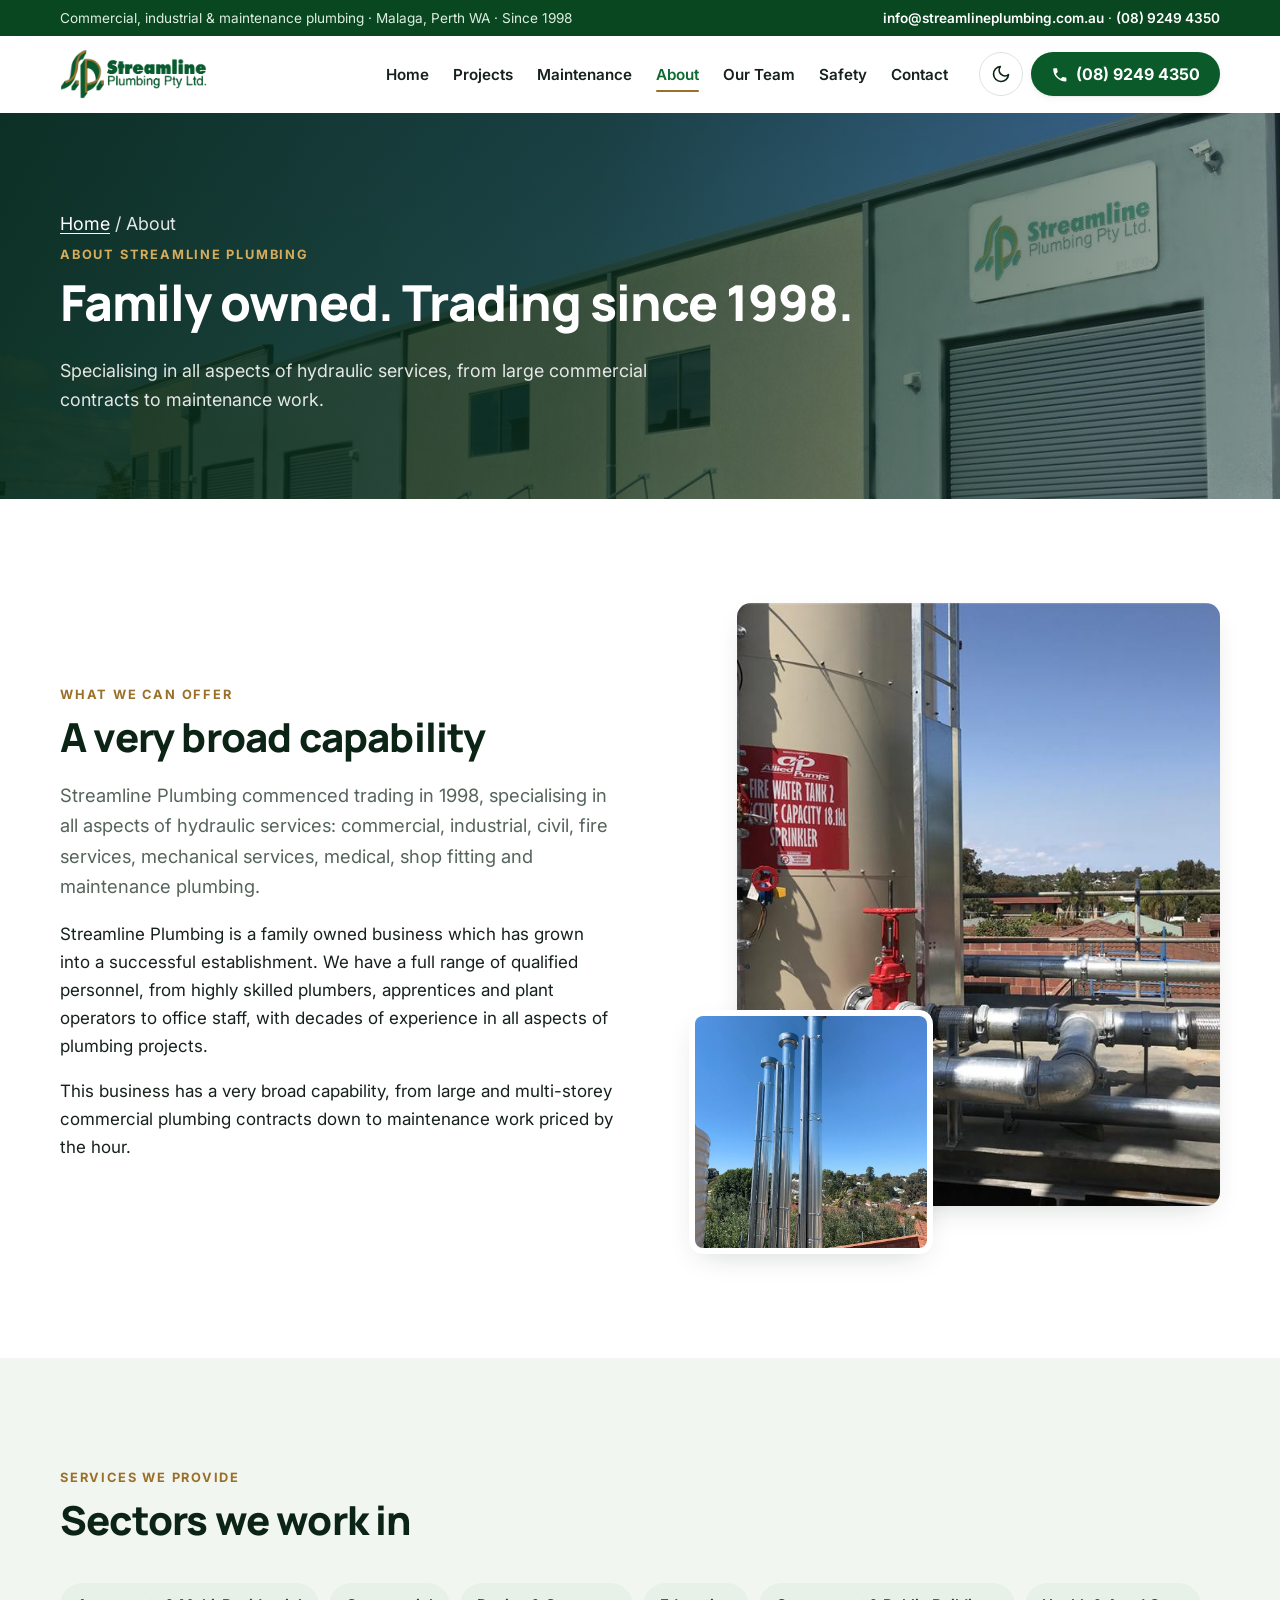
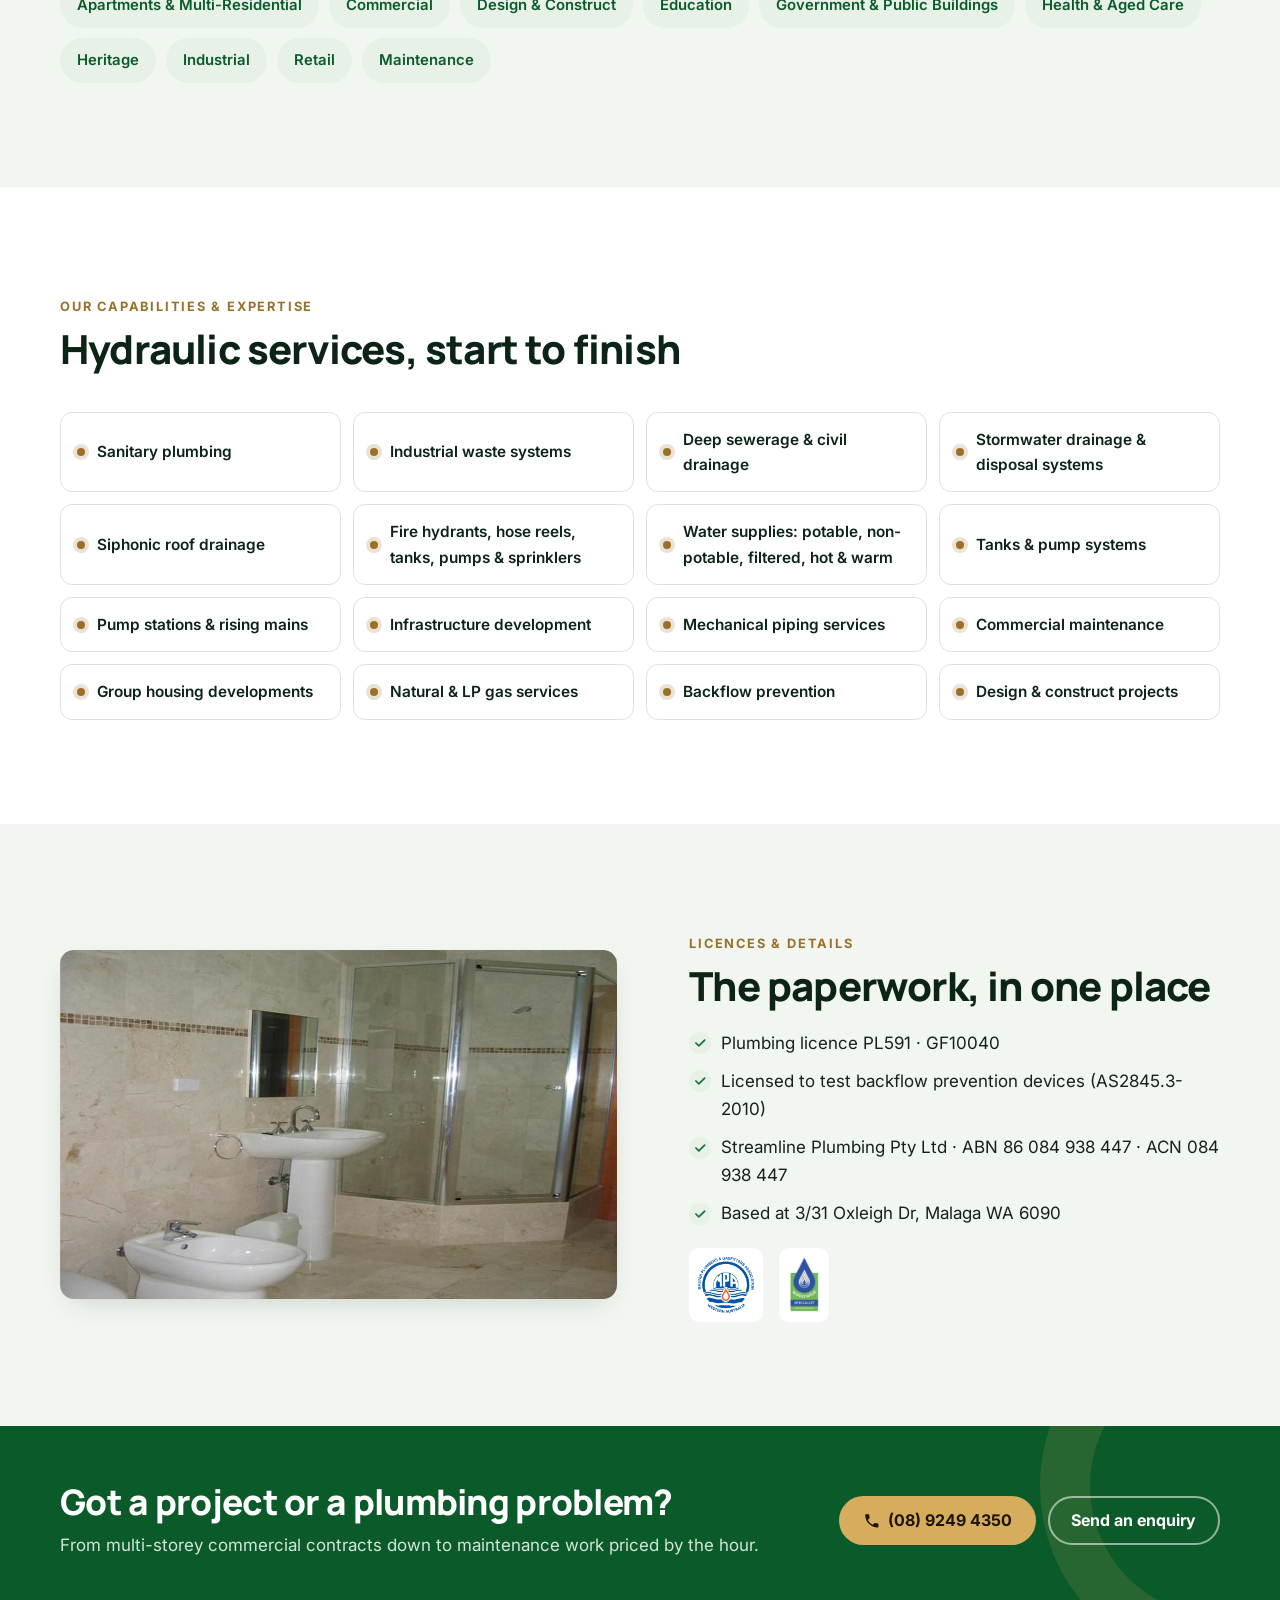
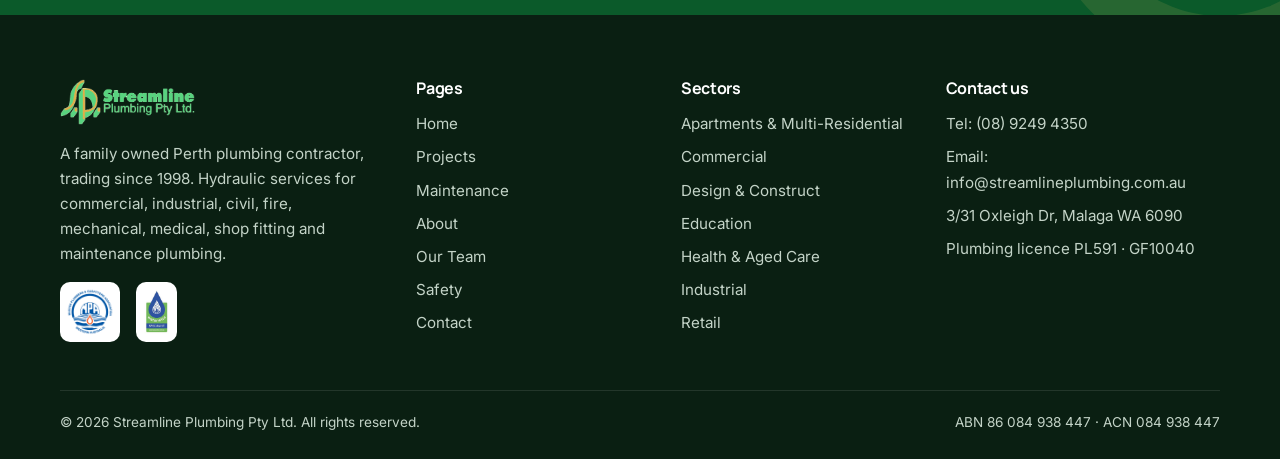
==== about.html @ 3150d374 "Initial commit: streamline-plumbing site" ====
<!DOCTYPE html>
<html lang="en-AU">
<head>
  <meta charset="utf-8">
  <meta name="viewport" content="width=device-width, initial-scale=1">
  <title>About Us | Streamline Plumbing Malaga, Perth WA</title>
  <meta name="description" content="Streamline Plumbing commenced trading in 1998. A family owned business specialising in all aspects of hydraulic services, from multi-storey commercial contracts to maintenance work.">
  <meta name="theme-color" content="#0b5a2a">
  <script>(function(d){d.className+=' js';var t;try{t=localStorage.getItem('sp-theme')}catch(e){}if(t!=='light'&&t!=='dark'){t=window.matchMedia&&matchMedia('(prefers-color-scheme: dark)').matches?'dark':'light'}d.setAttribute('data-theme',t)})(document.documentElement);</script>
  <link rel="icon" href="images/logo.png">
  <link rel="preconnect" href="https://fonts.googleapis.com">
  <link rel="preconnect" href="https://fonts.gstatic.com" crossorigin>
  <link href="https://fonts.googleapis.com/css2?family=Inter:wght@400;600;700&family=Manrope:wght@700;800&display=swap" rel="stylesheet">
  <link rel="stylesheet" href="css/style.css">
</head>
<body>
<a class="skip" href="#main">Skip to content</a>

<div class="topbar">
  <div class="container">
    <span>Commercial, industrial &amp; maintenance plumbing<span class="t-hide"> &middot; Malaga, Perth WA &middot; Since 1998</span></span>
    <span class="t-hide"><a href="mailto:info@streamlineplumbing.com.au">info@streamlineplumbing.com.au</a> &middot; <a href="tel:+61892494350">(08) 9249 4350</a></span>
  </div>
</div>

<header class="site-header">
  <div class="container">
    <a class="brand" href="index.html" aria-label="Streamline Plumbing home">
      <img class="logo-light" src="images/logo.png" alt="Streamline Plumbing Pty Ltd" width="724" height="246">
      <img class="logo-dark" src="images/logo-dark.png" alt="Streamline Plumbing Pty Ltd" width="724" height="246">
    </a>
    <nav class="nav" id="site-nav" aria-label="Main">
      <a href="index.html">Home</a>
      <a href="projects.html">Projects</a>
      <a href="maintenance.html">Maintenance</a>
      <a href="about.html" aria-current="page">About</a>
      <a href="team.html">Our Team</a>
      <a href="safety.html">Safety</a>
      <a href="contact.html">Contact</a>
    </nav>
    <div class="header-actions">
      <button class="theme-toggle" type="button" aria-label="Switch to dark mode" aria-pressed="false">
        <svg class="i-moon" viewBox="0 0 24 24" fill="none" stroke="currentColor" stroke-width="2" stroke-linecap="round" stroke-linejoin="round" aria-hidden="true"><path d="M21 12.8A9 9 0 1 1 11.2 3a7 7 0 0 0 9.8 9.8z"/></svg>
        <svg class="i-sun" viewBox="0 0 24 24" fill="none" stroke="currentColor" stroke-width="2" stroke-linecap="round" aria-hidden="true"><circle cx="12" cy="12" r="4"/><path d="M12 2v2M12 20v2M4.9 4.9l1.4 1.4M17.7 17.7l1.4 1.4M2 12h2M20 12h2M4.9 19.1l1.4-1.4M17.7 6.3l1.4-1.4"/></svg>
      </button>
      <a class="btn btn--primary call-btn" href="tel:+61892494350" aria-label="Call Streamline Plumbing on (08) 9249 4350">
        <svg viewBox="0 0 24 24" fill="currentColor" aria-hidden="true"><path d="M6.6 10.8a15.1 15.1 0 0 0 6.6 6.6l2.2-2.2a1 1 0 0 1 1-.25 11.4 11.4 0 0 0 3.6.57 1 1 0 0 1 1 1V20a1 1 0 0 1-1 1A17 17 0 0 1 3 4a1 1 0 0 1 1-1h3.5a1 1 0 0 1 1 1c0 1.25.2 2.45.57 3.57a1 1 0 0 1-.25 1z"/></svg>
        <span class="call-label">(08) 9249 4350</span><span class="call-short">Call</span>
      </a>
      <button class="menu-toggle" type="button" aria-controls="site-nav" aria-expanded="false" aria-label="Open menu"><span></span></button>
    </div>
  </div>
</header>

<main id="main">

<section class="page-hero">
  <div class="hero-bg"><img src="images/about-banner.jpg" alt="" width="1400" height="419" fetchpriority="high"></div>
  <div class="container">
    <p class="crumbs"><a href="index.html">Home</a> / About</p>
    <span class="eyebrow">About Streamline Plumbing</span>
    <h1>Family owned. Trading since 1998.</h1>
    <p>Specialising in all aspects of hydraulic services, from large commercial contracts to maintenance work.</p>
  </div>
</section>

<section class="section">
  <div class="container split">
    <div>
      <span class="eyebrow">What we can offer</span>
      <h2>A very broad capability</h2>
      <p class="lead">Streamline Plumbing commenced trading in 1998, specialising in all aspects of hydraulic services: commercial, industrial, civil, fire services, mechanical services, medical, shop fitting and maintenance plumbing.</p>
      <p>Streamline Plumbing is a family owned business which has grown into a successful establishment. We have a full range of qualified personnel, from highly skilled plumbers, apprentices and plant operators to office staff, with decades of experience in all aspects of plumbing projects.</p>
      <p>This business has a very broad capability, from large and multi-storey commercial plumbing contracts down to maintenance work priced by the hour.</p>
    </div>
    <div class="media-stack">
      <div class="media media--tall"><img src="images/fire-services-pipework.jpg" alt="Fire service pipework with red valves" width="1000" height="750" loading="lazy" decoding="async"></div>
      <div class="media media-small"><img src="images/flue-stacks.jpg" alt="Rooftop flue stacks" width="744" height="996" loading="lazy" decoding="async"></div>
    </div>
  </div>
</section>

<section class="section section--alt">
  <div class="container">
    <div class="section-head">
      <span class="eyebrow">Services we provide</span>
      <h2>Sectors we work in</h2>
    </div>
    <ul class="pills">
      <li><a href="projects.html#apartments">Apartments &amp; Multi-Residential</a></li>
      <li><a href="projects.html#commercial">Commercial</a></li>
      <li><a href="projects.html#design-construct">Design &amp; Construct</a></li>
      <li><a href="projects.html#education">Education</a></li>
      <li><a href="projects.html#government">Government &amp; Public Buildings</a></li>
      <li><a href="projects.html#health">Health &amp; Aged Care</a></li>
      <li><a href="projects.html#heritage">Heritage</a></li>
      <li><a href="projects.html#industrial">Industrial</a></li>
      <li><a href="projects.html#retail">Retail</a></li>
      <li><a href="maintenance.html">Maintenance</a></li>
    </ul>
  </div>
</section>

<section class="section">
  <div class="container">
    <div class="section-head">
      <span class="eyebrow">Our capabilities &amp; expertise</span>
      <h2>Hydraulic services, start to finish</h2>
    </div>
    <ul class="cap-grid">
      <li>Sanitary plumbing</li>
      <li>Industrial waste systems</li>
      <li>Deep sewerage &amp; civil drainage</li>
      <li>Stormwater drainage &amp; disposal systems</li>
      <li>Siphonic roof drainage</li>
      <li>Fire hydrants, hose reels, tanks, pumps &amp; sprinklers</li>
      <li>Water supplies: potable, non-potable, filtered, hot &amp; warm</li>
      <li>Tanks &amp; pump systems</li>
      <li>Pump stations &amp; rising mains</li>
      <li>Infrastructure development</li>
      <li>Mechanical piping services</li>
      <li>Commercial maintenance</li>
      <li>Group housing developments</li>
      <li>Natural &amp; LP gas services</li>
      <li>Backflow prevention</li>
      <li>Design &amp; construct projects</li>
    </ul>
  </div>
</section>

<section class="section section--alt">
  <div class="container split split--rev">
    <div>
      <span class="eyebrow">Licences &amp; details</span>
      <h2>The paperwork, in one place</h2>
      <ul class="checks">
        <li>Plumbing licence PL591 &middot; GF10040</li>
        <li>Licensed to test backflow prevention devices (AS2845.3-2010)</li>
        <li>Streamline Plumbing Pty Ltd &middot; ABN 86 084 938 447 &middot; ACN 084 938 447</li>
        <li>Based at 3/31 Oxleigh Dr, Malaga WA 6090</li>
      </ul>
      <div class="badges" style="margin-top:20px">
        <img src="images/mpa-badge.png" alt="Master Plumbers &amp; Gasfitters Association of Western Australia" width="220" height="220" loading="lazy" decoding="async">
        <img src="images/waterwise-specialist.jpg" alt="Waterwise Specialist" width="176" height="287" loading="lazy" decoding="async">
      </div>
    </div>
    <div class="media media--wide"><img src="images/ensuite.jpg" alt="Finished bathroom with a shower and basin" width="1000" height="750" loading="lazy" decoding="async"></div>
  </div>
</section>

<section class="cta-band">
  <div class="container">
    <div>
      <h2>Got a project or a plumbing problem?</h2>
      <p>From multi-storey commercial contracts down to maintenance work priced by the hour.</p>
    </div>
    <div class="cta-actions">
      <a class="btn btn--gold" href="tel:+61892494350"><svg viewBox="0 0 24 24" fill="currentColor" aria-hidden="true"><path d="M6.6 10.8a15.1 15.1 0 0 0 6.6 6.6l2.2-2.2a1 1 0 0 1 1-.25 11.4 11.4 0 0 0 3.6.57 1 1 0 0 1 1 1V20a1 1 0 0 1-1 1A17 17 0 0 1 3 4a1 1 0 0 1 1-1h3.5a1 1 0 0 1 1 1c0 1.25.2 2.45.57 3.57a1 1 0 0 1-.25 1z"/></svg> (08) 9249 4350</a>
      <a class="btn btn--ghost" href="contact.html">Send an enquiry</a>
    </div>
  </div>
</section>
</main>

<footer class="site-footer">
  <div class="container">
    <div class="footer-grid">
      <div>
        <img class="footer-logo" src="images/logo-dark.png" alt="Streamline Plumbing Pty Ltd" width="724" height="246" loading="lazy" decoding="async">
        <p>A family owned Perth plumbing contractor, trading since 1998. Hydraulic services for commercial, industrial, civil, fire, mechanical, medical, shop fitting and maintenance plumbing.</p>
        <div class="badges">
          <img src="images/mpa-badge.png" alt="Master Plumbers &amp; Gasfitters Association of Western Australia" width="220" height="220" loading="lazy" decoding="async">
          <img src="images/waterwise-specialist.jpg" alt="Waterwise Specialist" width="176" height="287" loading="lazy" decoding="async">
        </div>
      </div>
      <div>
        <h4>Pages</h4>
        <ul>
          <li><a href="index.html">Home</a></li>
          <li><a href="projects.html">Projects</a></li>
          <li><a href="maintenance.html">Maintenance</a></li>
          <li><a href="about.html">About</a></li>
          <li><a href="team.html">Our Team</a></li>
          <li><a href="safety.html">Safety</a></li>
          <li><a href="contact.html">Contact</a></li>
        </ul>
      </div>
      <div>
        <h4>Sectors</h4>
        <ul>
          <li><a href="projects.html#apartments">Apartments &amp; Multi-Residential</a></li>
          <li><a href="projects.html#commercial">Commercial</a></li>
          <li><a href="projects.html#design-construct">Design &amp; Construct</a></li>
          <li><a href="projects.html#education">Education</a></li>
          <li><a href="projects.html#health">Health &amp; Aged Care</a></li>
          <li><a href="projects.html#industrial">Industrial</a></li>
          <li><a href="projects.html#retail">Retail</a></li>
        </ul>
      </div>
      <div>
        <h4>Contact us</h4>
        <ul>
          <li>Tel: <a href="tel:+61892494350">(08) 9249 4350</a></li>
          <li>Email: <a href="mailto:info@streamlineplumbing.com.au">info@streamlineplumbing.com.au</a></li>
          <li>3/31 Oxleigh Dr, Malaga WA 6090</li>
          <li>Plumbing licence PL591 &middot; GF10040</li>
        </ul>
      </div>
    </div>
    <div class="footer-bottom">
      <span>&copy; <span id="year">2026</span> Streamline Plumbing Pty Ltd. All rights reserved.</span>
      <span>ABN 86 084 938 447 &middot; ACN 084 938 447</span>
    </div>
  </div>
</footer>

<div class="call-bar">
  <a class="btn btn--primary" href="tel:+61892494350"><svg viewBox="0 0 24 24" fill="currentColor" aria-hidden="true"><path d="M6.6 10.8a15.1 15.1 0 0 0 6.6 6.6l2.2-2.2a1 1 0 0 1 1-.25 11.4 11.4 0 0 0 3.6.57 1 1 0 0 1 1 1V20a1 1 0 0 1-1 1A17 17 0 0 1 3 4a1 1 0 0 1 1-1h3.5a1 1 0 0 1 1 1c0 1.25.2 2.45.57 3.57a1 1 0 0 1-.25 1z"/></svg> Call (08) 9249 4350</a>
</div>

<script src="js/main.js"></script>
</body>
</html>
---- css/style.css ----
/* Streamline Plumbing — rebuild mockup
   Brand: deep green + gold from the SP logo, refreshed. Every colour is a variable. */

:root {
  --green: #0b5a2a;
  --green-700: #08471f;
  --green-500: #13753a;
  --gold: #9a7029;
  --gold-soft: #d6ad5c;
  --bg: #ffffff;
  --bg-alt: #f2f6f1;
  --surface: #ffffff;
  --surface-2: #f7faf6;
  --text: #15211a;
  --heading: #0c2416;
  --muted: #55645b;
  --border: #dbe4dc;
  --link: #0e6a32;
  --accent: #0b5a2a;
  --accent-text: #ffffff;
  --accent-hover: #13753a;
  --gold-btn: #d6ad5c;
  --gold-btn-text: #1d1405;
  --chip: #e7f1e8;
  --chip-text: #0b5a2a;
  --header-bg: rgba(255, 255, 255, .86);
  --topbar-bg: #08471f;
  --topbar-text: #dfeee2;
  --hero-overlay: linear-gradient(100deg, rgba(5, 40, 20, .92) 0%, rgba(5, 40, 20, .78) 45%, rgba(5, 40, 20, .35) 100%);
  --band-bg: #0b5a2a;
  --band-text: #eaf5ec;
  --footer-bg: #0a1f12;
  --footer-text: #c3d3c7;
  --footer-head: #ffffff;
  --shadow-sm: 0 1px 2px rgba(10, 40, 20, .06), 0 2px 8px rgba(10, 40, 20, .05);
  --shadow: 0 10px 30px -12px rgba(10, 40, 20, .22);
  --shadow-lg: 0 24px 50px -20px rgba(10, 40, 20, .35);
  --focus: #d6ad5c;
  --radius: 14px;
  --ease: cubic-bezier(.2, .7, .2, 1);
  --fast: 180ms;
  --med: 320ms;
  color-scheme: light;
}

[data-theme="dark"] {
  --green: #2f9e5a;
  --green-700: #0b2d18;
  --green-500: #45b56f;
  --gold: #d6ad5c;
  --gold-soft: #e2bf78;
  --bg: #0c1410;
  --bg-alt: #111c15;
  --surface: #15221a;
  --surface-2: #192820;
  --text: #dfe9e2;
  --heading: #f2f7f3;
  --muted: #9fb2a5;
  --border: #263a2d;
  --link: #6fd096;
  --accent: #1d7a43;
  --accent-text: #ffffff;
  --accent-hover: #24904f;
  --gold-btn: #d6ad5c;
  --gold-btn-text: #1d1405;
  --chip: #1b3324;
  --chip-text: #8fdcac;
  --header-bg: rgba(12, 20, 16, .82);
  --topbar-bg: #07130b;
  --topbar-text: #a9c2b1;
  --hero-overlay: linear-gradient(100deg, rgba(4, 14, 8, .94) 0%, rgba(4, 14, 8, .82) 45%, rgba(4, 14, 8, .45) 100%);
  --band-bg: #10301d;
  --band-text: #dcefe2;
  --footer-bg: #070e0a;
  --footer-text: #9fb2a5;
  --footer-head: #eef5f0;
  --shadow-sm: 0 1px 2px rgba(0, 0, 0, .3);
  --shadow: 0 10px 30px -12px rgba(0, 0, 0, .6);
  --shadow-lg: 0 24px 50px -20px rgba(0, 0, 0, .75);
  color-scheme: dark;
}

/* ---------- Base ---------- */
*, *::before, *::after { box-sizing: border-box; }
html { scroll-behavior: smooth; -webkit-text-size-adjust: 100%; scroll-padding-top: 90px; }
body {
  margin: 0;
  font: 400 1.0625rem/1.65 "Inter", system-ui, -apple-system, "Segoe UI", Roboto, sans-serif;
  color: var(--text);
  background: var(--bg);
  overflow-x: hidden;
}
.theme-fade body, .theme-fade body * { transition: background-color var(--med) ease-out, color var(--med) ease-out, border-color var(--med) ease-out !important; }
img { max-width: 100%; height: auto; display: block; }
a { color: var(--link); text-underline-offset: 3px; }
h1, h2, h3, h4 { font-family: "Manrope", "Inter", system-ui, sans-serif; color: var(--heading); line-height: 1.15; margin: 0 0 .5em; letter-spacing: -.02em; }
h1 { font-size: clamp(2.1rem, 5.2vw, 3.6rem); font-weight: 800; }
h2 { font-size: clamp(1.7rem, 3.6vw, 2.5rem); font-weight: 800; }
h3 { font-size: 1.2rem; font-weight: 700; letter-spacing: -.01em; }
p { margin: 0 0 1em; }
ul { padding-left: 1.2em; }
:focus-visible { outline: 3px solid var(--focus); outline-offset: 3px; border-radius: 6px; }
.container { width: 100%; max-width: 1200px; margin: 0 auto; padding: 0 20px; }
.skip { position: absolute; left: 12px; top: -60px; z-index: 200; background: var(--accent); color: var(--accent-text); padding: 10px 16px; border-radius: 8px; transition: top var(--fast) ease-out; }
.skip:focus { top: 12px; }
.center { text-align: center; }
.center .lead { margin-left: auto; margin-right: auto; }
.eyebrow { display: inline-block; font-size: .8rem; font-weight: 700; letter-spacing: .14em; text-transform: uppercase; color: var(--gold); margin-bottom: .7em; }
.lead { font-size: 1.15rem; color: var(--muted); max-width: 680px; }
.muted { color: var(--muted); }

/* ---------- Buttons ---------- */
.btn {
  display: inline-flex; align-items: center; justify-content: center; gap: .5em;
  padding: .85em 1.35em; border-radius: 999px; border: 2px solid transparent;
  font: 700 1rem/1.1 "Inter", system-ui, sans-serif; text-decoration: none; cursor: pointer;
  transition: transform var(--fast) var(--ease), background-color var(--fast) ease-out, color var(--fast) ease-out, box-shadow var(--fast) ease-out, border-color var(--fast) ease-out;
}
.btn svg { width: 1.1em; height: 1.1em; flex: none; }
.btn:hover { transform: translateY(-2px); }
.btn:active { transform: translateY(0); }
.btn--primary { background: var(--accent); color: var(--accent-text); box-shadow: var(--shadow-sm); }
.btn--primary:hover { background: var(--accent-hover); box-shadow: var(--shadow); }
.btn--gold { background: var(--gold-btn); color: var(--gold-btn-text); }
.btn--gold:hover { background: #e4c07a; box-shadow: 0 10px 24px -10px rgba(214, 173, 92, .7); }
.btn--ghost { border-color: rgba(255, 255, 255, .55); color: #fff; }
.btn--ghost:hover { background: rgba(255, 255, 255, .12); border-color: #fff; }
.btn--outline { border-color: var(--accent); color: var(--link); background: transparent; }
.btn--outline:hover { background: var(--accent); color: var(--accent-text); }

/* ---------- Top bar + header ---------- */
.topbar { background: var(--topbar-bg); color: var(--topbar-text); font-size: .85rem; }
.topbar .container { display: flex; justify-content: space-between; gap: 16px; padding-top: 7px; padding-bottom: 7px; flex-wrap: wrap; }
.topbar a { color: #fff; text-decoration: none; font-weight: 600; }
.topbar a:hover { text-decoration: underline; }

.site-header {
  position: sticky; top: 0; z-index: 100;
  background: var(--header-bg);
  -webkit-backdrop-filter: saturate(160%) blur(12px); backdrop-filter: saturate(160%) blur(12px);
  border-bottom: 1px solid transparent;
  transition: box-shadow var(--med) ease-out, border-color var(--med) ease-out, background-color var(--med) ease-out;
}
.site-header.is-scrolled { box-shadow: var(--shadow); border-bottom-color: var(--border); }
.site-header .container { display: flex; align-items: center; gap: 20px; min-height: 76px; }
.brand { display: flex; align-items: center; flex: none; border-radius: 8px; }
.brand img { height: 50px; width: auto; transition: transform var(--fast) var(--ease); }
.brand:hover img { transform: scale(1.03); }
.logo-dark { display: none !important; }
[data-theme="dark"] .logo-light { display: none !important; }
[data-theme="dark"] .logo-dark { display: block !important; }

.nav { display: flex; align-items: center; gap: 2px; margin-left: auto; }
.nav a {
  position: relative; padding: 10px 11px; border-radius: 8px; color: var(--text);
  text-decoration: none; font-weight: 600; font-size: .95rem; white-space: nowrap;
  transition: color var(--fast) ease-out, background-color var(--fast) ease-out;
}
.nav a::after {
  content: ""; position: absolute; left: 11px; right: 11px; bottom: 5px; height: 2px; border-radius: 2px;
  background: var(--gold); transform: scaleX(0); transform-origin: left; transition: transform var(--med) var(--ease);
}
.nav a:hover { color: var(--link); background: var(--chip); }
.nav a:hover::after, .nav a[aria-current="page"]::after { transform: scaleX(1); }
.nav a[aria-current="page"] { color: var(--link); }

.header-actions { display: flex; align-items: center; gap: 8px; }
.theme-toggle, .menu-toggle {
  width: 44px; height: 44px; border-radius: 50%; border: 1px solid var(--border);
  background: var(--surface); color: var(--heading); display: inline-grid; place-items: center; cursor: pointer;
  transition: background-color var(--fast) ease-out, transform var(--fast) var(--ease), border-color var(--fast) ease-out;
}
.theme-toggle:hover, .menu-toggle:hover { background: var(--chip); transform: rotate(-8deg); }
.menu-toggle:hover { transform: none; }
.theme-toggle svg { width: 20px; height: 20px; }
.theme-toggle .i-sun { display: none; }
[data-theme="dark"] .theme-toggle .i-sun { display: block; }
[data-theme="dark"] .theme-toggle .i-moon { display: none; }
.call-btn { padding: .7em 1.1em; }
.call-short { display: none; }
.menu-toggle { display: none; position: relative; }
.menu-toggle span, .menu-toggle span::before, .menu-toggle span::after {
  content: ""; position: absolute; left: 50%; width: 18px; height: 2px; margin-left: -9px; border-radius: 2px;
  background: currentColor; transition: transform var(--med) var(--ease), opacity var(--fast) ease-out;
}
.menu-toggle span { top: 50%; margin-top: -1px; }
.menu-toggle span::before { top: -6px; left: 0; margin: 0; }
.menu-toggle span::after { top: 6px; left: 0; margin: 0; }
.menu-open .menu-toggle span { background: transparent; }
.menu-open .menu-toggle span::before { transform: translateY(6px) rotate(45deg); background: var(--heading); }
.menu-open .menu-toggle span::after { transform: translateY(-6px) rotate(-45deg); background: var(--heading); }

@media (max-width: 1080px) {
  .menu-toggle { display: inline-grid; }
  .nav {
    position: absolute; top: 100%; left: 0; right: 0; margin: 0;
    flex-direction: column; align-items: stretch; gap: 0; padding: 8px 16px 18px;
    background: var(--surface); border-bottom: 1px solid var(--border); box-shadow: var(--shadow-lg);
    max-height: calc(100vh - 80px); overflow-y: auto;
    opacity: 0; visibility: hidden; transform: translateY(-10px);
    transition: opacity var(--med) ease-out, transform var(--med) var(--ease), visibility 0s linear var(--med);
  }
  .menu-open .nav { opacity: 1; visibility: visible; transform: none; transition: opacity var(--med) ease-out, transform var(--med) var(--ease), visibility 0s; }
  .nav a { padding: 14px 10px; font-size: 1.05rem; border-bottom: 1px solid var(--border); border-radius: 0; }
  .nav a:last-child { border-bottom: 0; }
  .nav a::after { left: 10px; right: auto; width: 28px; bottom: 8px; }
  .header-actions { margin-left: auto; }
}
@media (max-width: 640px) {
  .topbar .t-hide { display: none; }
  .topbar .container { justify-content: center; text-align: center; }
  .brand img { height: 40px; }
  .site-header .container { min-height: 66px; gap: 10px; }
  .call-btn { padding: .65em .95em; }
  .call-label { display: none; }
  .call-short { display: inline; }
  html { scroll-padding-top: 76px; }
}
@media (max-width: 380px) {
  .brand img { height: 34px; }
  .header-actions { gap: 6px; }
  .theme-toggle, .menu-toggle { width: 40px; height: 40px; }
}

/* ---------- Hero ---------- */
.hero { position: relative; color: #fff; overflow: hidden; isolation: isolate; }
.hero-bg { position: absolute; inset: 0; z-index: -2; }
.hero-bg img { width: 100%; height: 100%; object-fit: cover; object-position: 70% 40%; }
.hero::before { content: ""; position: absolute; inset: 0; z-index: -1; background: var(--hero-overlay); }
.hero .container { padding-top: clamp(72px, 12vw, 140px); padding-bottom: clamp(72px, 11vw, 130px); }
.hero-copy { max-width: 680px; }
.hero h1 { color: #fff; }
.hero h1 em { font-style: normal; color: var(--gold-soft); }
.hero p { font-size: 1.15rem; color: rgba(255, 255, 255, .88); max-width: 600px; }
.hero .eyebrow { color: var(--gold-soft); }
.hero-actions { display: flex; flex-wrap: wrap; gap: 12px; margin-top: 28px; }
.hero-badges { display: flex; flex-wrap: wrap; gap: 10px; margin-top: 30px; padding: 0; list-style: none; }
.hero-badges li { display: inline-flex; align-items: center; gap: 8px; padding: 8px 14px; border-radius: 999px; background: rgba(255, 255, 255, .1); border: 1px solid rgba(255, 255, 255, .2); font-size: .9rem; font-weight: 600; }
.hero-badges svg { width: 16px; height: 16px; color: var(--gold-soft); }

.page-hero { position: relative; color: #fff; isolation: isolate; overflow: hidden; }
.page-hero::before { content: ""; position: absolute; inset: 0; z-index: -1; background: var(--hero-overlay); }
.page-hero .hero-bg img { object-position: 50% 50%; }
.page-hero .container { padding-top: clamp(56px, 8vw, 96px); padding-bottom: clamp(48px, 7vw, 84px); }
.page-hero h1 { color: #fff; font-size: clamp(2rem, 4.6vw, 3.1rem); }
.page-hero p { color: rgba(255, 255, 255, .88); font-size: 1.12rem; max-width: 640px; margin: 0; }
.page-hero .eyebrow { color: var(--gold-soft); }
.crumbs { font-size: .88rem; margin-bottom: 14px; color: rgba(255, 255, 255, .75); }
.crumbs a { color: #fff; }

/* ---------- Stats ---------- */
.stats { background: var(--surface); border-bottom: 1px solid var(--border); }
.stats .container { display: grid; grid-template-columns: repeat(4, 1fr); }
.stat { padding: 26px 18px; border-left: 1px solid var(--border); }
.stat:first-child { border-left: 0; }
.stat strong { display: block; font: 800 1.45rem/1.2 "Manrope", sans-serif; color: var(--link); letter-spacing: -.02em; }
.stat span { color: var(--muted); font-size: .93rem; }
@media (max-width: 860px) {
  .stats .container { grid-template-columns: 1fr 1fr; }
  .stat:nth-child(3) { border-left: 0; }
  .stat:nth-child(n+3) { border-top: 1px solid var(--border); }
}

/* ---------- Sections ---------- */
.section { padding: clamp(64px, 9vw, 104px) 0; }
.section--alt { background: var(--bg-alt); }
.section-head { margin-bottom: 40px; }
.split { display: grid; grid-template-columns: 1.05fr 1fr; gap: clamp(32px, 6vw, 72px); align-items: center; }
.split--rev > :first-child { order: 2; }
.split > *, .grid > *, .footer-grid > * { min-width: 0; }
.contact-list a, .site-footer a { overflow-wrap: anywhere; }
@media (max-width: 860px) {
  .split { grid-template-columns: 1fr; }
  .split--rev > :first-child { order: 0; }
}
.media { position: relative; border-radius: var(--radius); overflow: hidden; box-shadow: var(--shadow); background: var(--surface-2); }
.media img { width: 100%; height: 100%; object-fit: cover; transition: transform 400ms var(--ease); }
.media:hover img { transform: scale(1.04); }
.media--tall { aspect-ratio: 4 / 5; }
.media--wide { aspect-ratio: 16 / 10; }
.media-stack { position: relative; padding: 0 0 48px 48px; }
.media-stack .media-small { position: absolute; left: 0; bottom: 0; width: 46%; border: 6px solid var(--bg); aspect-ratio: 1; }
.section--alt .media-stack .media-small { border-color: var(--bg-alt); }
@media (max-width: 520px) { .media-stack { padding: 0 0 32px 24px; } }

.checks { list-style: none; padding: 0; margin: 1.2em 0; display: grid; gap: 10px; }
.checks li { position: relative; padding-left: 32px; }
.checks li::before {
  content: ""; position: absolute; left: 0; top: .2em; width: 22px; height: 22px; border-radius: 50%;
  background: var(--chip) url("data:image/svg+xml,%3Csvg xmlns='http://www.w3.org/2000/svg' viewBox='0 0 24 24' fill='none' stroke='%2313753a' stroke-width='3' stroke-linecap='round' stroke-linejoin='round'%3E%3Cpath d='M5 12l5 5L20 7'/%3E%3C/svg%3E") center / 14px no-repeat;
}
[data-theme="dark"] .checks li::before { background-image: url("data:image/svg+xml,%3Csvg xmlns='http://www.w3.org/2000/svg' viewBox='0 0 24 24' fill='none' stroke='%238fdcac' stroke-width='3' stroke-linecap='round' stroke-linejoin='round'%3E%3Cpath d='M5 12l5 5L20 7'/%3E%3C/svg%3E"); }
.checks--2 { grid-template-columns: 1fr 1fr; column-gap: 28px; }
@media (max-width: 600px) { .checks--2 { grid-template-columns: 1fr; } }

/* ---------- Grids + cards ---------- */
.grid { display: grid; gap: 22px; }
.grid--3 { grid-template-columns: repeat(3, 1fr); }
.grid--4 { grid-template-columns: repeat(4, 1fr); }
.grid--2 { grid-template-columns: repeat(2, 1fr); }
@media (max-width: 1000px) { .grid--4 { grid-template-columns: repeat(3, 1fr); } }
@media (max-width: 860px) { .grid--3, .grid--4 { grid-template-columns: repeat(2, 1fr); } }
@media (max-width: 560px) { .grid--2, .grid--3, .grid--4 { grid-template-columns: 1fr; } }

.card {
  display: flex; flex-direction: column; background: var(--surface); border: 1px solid var(--border);
  border-radius: var(--radius); overflow: hidden; color: inherit; text-decoration: none; box-shadow: var(--shadow-sm);
  transition: transform var(--med) var(--ease), box-shadow var(--med) ease-out, border-color var(--med) ease-out;
}
a.card:hover { transform: translateY(-4px); box-shadow: var(--shadow-lg); border-color: color-mix(in srgb, var(--green) 40%, var(--border)); }
.card-img { aspect-ratio: 16 / 10; overflow: hidden; background: var(--surface-2); }
.card-img img { width: 100%; height: 100%; object-fit: cover; transition: transform 400ms var(--ease); }
.card:hover .card-img img { transform: scale(1.06); }
.card-body { padding: 20px 20px 22px; display: flex; flex-direction: column; flex: 1; }
.card-body p { color: var(--muted); font-size: .97rem; margin-bottom: 14px; }
.card .more { margin-top: auto; font-weight: 700; color: var(--link); display: inline-flex; align-items: center; gap: 6px; }
.card .more span { transition: transform var(--fast) var(--ease); }
a.card:hover .more span { transform: translateX(4px); }

.feature { padding: 26px; }
.icon {
  width: 48px; height: 48px; border-radius: 12px; display: grid; place-items: center; margin-bottom: 14px;
  background: var(--chip); color: var(--chip-text);
}
.icon svg { width: 24px; height: 24px; }

/* capability tiles */
.cap-grid { display: grid; grid-template-columns: repeat(4, 1fr); gap: 12px; list-style: none; padding: 0; margin: 0; }
.cap-grid li {
  display: flex; align-items: center; gap: 12px; padding: 14px 16px; border-radius: 12px;
  background: var(--surface); border: 1px solid var(--border); font-weight: 600; font-size: .96rem; color: var(--heading);
  transition: transform var(--fast) var(--ease), border-color var(--fast) ease-out, box-shadow var(--fast) ease-out;
}
.cap-grid li:hover { transform: translateY(-2px); border-color: var(--green); box-shadow: var(--shadow-sm); }
.cap-grid li::before { content: ""; flex: none; width: 8px; height: 8px; border-radius: 50%; background: var(--gold); box-shadow: 0 0 0 4px color-mix(in srgb, var(--gold) 20%, transparent); }
@media (max-width: 1000px) { .cap-grid { grid-template-columns: repeat(2, 1fr); } }
@media (max-width: 520px) { .cap-grid { grid-template-columns: 1fr; } }

/* pills */
.pills { display: flex; flex-wrap: wrap; gap: 10px; list-style: none; padding: 0; margin: 0; }
.pills a, .pills li > span {
  display: inline-block; padding: 9px 16px; border-radius: 999px; background: var(--chip); color: var(--chip-text);
  font-weight: 600; font-size: .93rem; text-decoration: none; border: 1px solid transparent;
  transition: background-color var(--fast) ease-out, color var(--fast) ease-out, transform var(--fast) var(--ease);
}
.pills a:hover { background: var(--accent); color: var(--accent-text); transform: translateY(-2px); }

/* gallery */
.gallery { display: grid; grid-template-columns: repeat(4, 1fr); grid-auto-rows: 200px; gap: 14px; }
.gallery figure { margin: 0; border-radius: 12px; overflow: hidden; background: var(--surface-2); }
.gallery img { width: 100%; height: 100%; object-fit: cover; transition: transform 400ms var(--ease); }
.gallery figure:hover img { transform: scale(1.06); }
.gallery .g-tall { grid-row: span 2; }
.gallery .g-wide { grid-column: span 2; }
@media (max-width: 860px) { .gallery { grid-template-columns: repeat(2, 1fr); grid-auto-rows: 170px; } }

/* quote */
.quote { position: relative; margin: 0; padding: 28px 28px 28px 32px; border-left: 4px solid var(--gold); background: var(--surface); border-radius: 0 var(--radius) var(--radius) 0; box-shadow: var(--shadow-sm); }
.quote p { font: 700 1.3rem/1.45 "Manrope", sans-serif; color: var(--heading); margin: 0 0 12px; letter-spacing: -.01em; }
.quote cite { font-style: normal; color: var(--muted); font-weight: 600; }

/* sector blocks (projects page) */
.sector { padding: clamp(56px, 8vw, 88px) 0; border-top: 1px solid var(--border); }
.sector:nth-of-type(even) { background: var(--bg-alt); }
.sector .split { align-items: start; }
.sector-photos { display: grid; grid-template-columns: 1fr 1fr; gap: 12px; }
.sector-photos .media:first-child { grid-column: 1 / -1; aspect-ratio: 16 / 10; }
.sector-photos .media { aspect-ratio: 4 / 3; }
.sector-photos .media:only-child { aspect-ratio: 16 / 10; }
.projects-list { list-style: none; padding: 0; margin: 14px 0 0; display: grid; gap: 8px; }
.projects-list li {
  display: flex; align-items: center; gap: 10px; padding: 11px 14px; border-radius: 10px;
  background: var(--surface); border: 1px solid var(--border); font-weight: 600; font-size: .96rem;
}
.projects-list li svg { width: 18px; height: 18px; color: var(--gold); flex: none; }
.sector h3.sub { font-size: .82rem; letter-spacing: .14em; text-transform: uppercase; color: var(--gold); margin-top: 24px; }
.sector-nav { position: sticky; top: 76px; z-index: 50; background: var(--header-bg); -webkit-backdrop-filter: blur(12px); backdrop-filter: blur(12px); border-bottom: 1px solid var(--border); }
.sector-nav .pills { padding: 12px 0; gap: 8px; }
.sector-nav .pills a { white-space: nowrap; padding: 7px 14px; font-size: .88rem; }
html:has(.sector-nav) { scroll-padding-top: 150px; }
@media (max-width: 1000px) {
  .sector-nav .pills { flex-wrap: nowrap; overflow-x: auto; scrollbar-width: none; -webkit-mask-image: linear-gradient(90deg, #000 85%, transparent); mask-image: linear-gradient(90deg, #000 85%, transparent); }
  .sector-nav .pills::-webkit-scrollbar { display: none; }
}
@media (max-width: 640px) { .sector-nav { top: 66px; } html:has(.sector-nav) { scroll-padding-top: 130px; } }

/* info cards (maintenance + contact) */
.info-card { background: var(--surface); border: 1px solid var(--border); border-radius: var(--radius); padding: 26px; box-shadow: var(--shadow-sm); }
.info-card h3 { display: flex; align-items: center; gap: 10px; }
.contact-list { list-style: none; padding: 0; margin: 0; display: grid; gap: 18px; }
.contact-list li { display: flex; gap: 14px; align-items: flex-start; }
.contact-list .icon { margin: 0; flex: none; }
.contact-list strong { display: block; color: var(--heading); }
.contact-list a { font-weight: 600; }

/* badges */
.badges { display: flex; gap: 16px; align-items: center; flex-wrap: wrap; }
.badges img { height: 74px; width: auto; background: #fff; border-radius: 10px; padding: 6px; }

/* ---------- CTA band ---------- */
.cta-band { background: var(--band-bg); color: var(--band-text); position: relative; overflow: hidden; }
.cta-band::after { content: ""; position: absolute; right: -120px; top: -120px; width: 360px; height: 360px; border-radius: 50%; border: 50px solid rgba(214, 173, 92, .14); pointer-events: none; }
.cta-band .container { display: flex; align-items: center; justify-content: space-between; gap: 28px; padding-top: 56px; padding-bottom: 56px; flex-wrap: wrap; position: relative; z-index: 1; }
.cta-band h2 { color: #fff; margin-bottom: .25em; font-size: clamp(1.6rem, 3.2vw, 2.2rem); }
.cta-band p { margin: 0; color: var(--band-text); opacity: .9; }
.cta-actions { display: flex; flex-wrap: wrap; gap: 12px; }

/* ---------- Form ---------- */
.form { display: grid; gap: 16px; }
.form-row { display: grid; grid-template-columns: 1fr 1fr; gap: 16px; }
@media (max-width: 560px) { .form-row { grid-template-columns: 1fr; } }
.form label { display: block; font-weight: 600; font-size: .93rem; margin-bottom: 6px; color: var(--heading); }
.form input, .form select, .form textarea {
  width: 100%; font: inherit; font-size: 1rem; color: var(--text); background: var(--surface-2);
  border: 1px solid var(--border); border-radius: 10px; padding: 12px 14px;
  transition: border-color var(--fast) ease-out, box-shadow var(--fast) ease-out, background-color var(--fast) ease-out;
}
.form textarea { min-height: 140px; resize: vertical; }
.form input:focus, .form select:focus, .form textarea:focus { outline: none; border-color: var(--green); box-shadow: 0 0 0 4px color-mix(in srgb, var(--green) 22%, transparent); background: var(--surface); }
.form-note { font-size: .88rem; color: var(--muted); margin: 0; }
.map { border: 0; width: 100%; height: 100%; min-height: 320px; border-radius: var(--radius); display: block; }
[data-theme="dark"] .map { filter: invert(.9) hue-rotate(180deg) saturate(.7); }

/* ---------- Footer ---------- */
.site-footer { background: var(--footer-bg); color: var(--footer-text); font-size: .95rem; }
.site-footer .container { padding-top: 64px; }
.footer-grid { display: grid; grid-template-columns: 1.4fr 1fr 1fr 1.2fr; gap: 36px; }
@media (max-width: 900px) { .footer-grid { grid-template-columns: 1fr 1fr; } }
@media (max-width: 560px) { .footer-grid { grid-template-columns: 1fr; } }
.site-footer h4 { color: var(--footer-head); font-size: 1rem; margin-bottom: 14px; }
.site-footer ul { list-style: none; padding: 0; margin: 0; display: grid; gap: 8px; }
.site-footer a { color: var(--footer-text); text-decoration: none; transition: color var(--fast) ease-out; }
.site-footer a:hover { color: #fff; text-decoration: underline; }
.footer-logo { height: 46px; width: auto; margin-bottom: 16px; }
.footer-bottom { margin-top: 48px; padding: 20px 0 26px; border-top: 1px solid rgba(255, 255, 255, .1); display: flex; flex-wrap: wrap; gap: 8px 24px; justify-content: space-between; font-size: .85rem; }
.site-footer .badges img { height: 60px; }

/* ---------- Back to top + mobile call bar ---------- */
.to-top {
  position: fixed; right: 18px; bottom: 22px; z-index: 90; width: 46px; height: 46px; border-radius: 50%;
  border: 0; background: var(--accent); color: var(--accent-text); display: grid; place-items: center; cursor: pointer;
  box-shadow: var(--shadow); opacity: 0; visibility: hidden; transform: translateY(12px);
  transition: opacity var(--med) ease-out, transform var(--med) var(--ease), visibility 0s linear var(--med), background-color var(--fast) ease-out;
}
.to-top svg { width: 20px; height: 20px; }
.to-top.is-visible { opacity: 1; visibility: visible; transform: none; transition: opacity var(--med) ease-out, transform var(--med) var(--ease), visibility 0s, background-color var(--fast) ease-out; }
.to-top:hover { background: var(--accent-hover); }

.call-bar { display: none; }
@media (max-width: 760px) {
  .call-bar {
    display: flex; position: fixed; left: 0; right: 0; bottom: 0; z-index: 95; gap: 10px;
    padding: 10px 14px calc(10px + env(safe-area-inset-bottom)); background: var(--header-bg);
    -webkit-backdrop-filter: blur(12px); backdrop-filter: blur(12px); border-top: 1px solid var(--border);
    box-shadow: 0 -8px 24px -12px rgba(0, 0, 0, .25);
  }
  .call-bar .btn { flex: 1; padding: .8em 1em; }
  body { padding-bottom: 76px; }
  .to-top { bottom: 90px; right: 14px; }
}

/* ---------- Reveal on scroll ---------- */
.js .reveal { opacity: 0; transform: translateY(22px); }
.js .reveal.is-in {
  opacity: 1; transform: none;
  transition: opacity 400ms ease-out var(--delay, 0ms), transform 400ms var(--ease) var(--delay, 0ms);
}

@media (prefers-reduced-motion: reduce) {
  html { scroll-behavior: auto; }
  *, *::before, *::after { animation: none !important; transition: none !important; }
  .js .reveal { opacity: 1; transform: none; }
  .media:hover img, .card:hover .card-img img, .gallery figure:hover img { transform: none; }
}
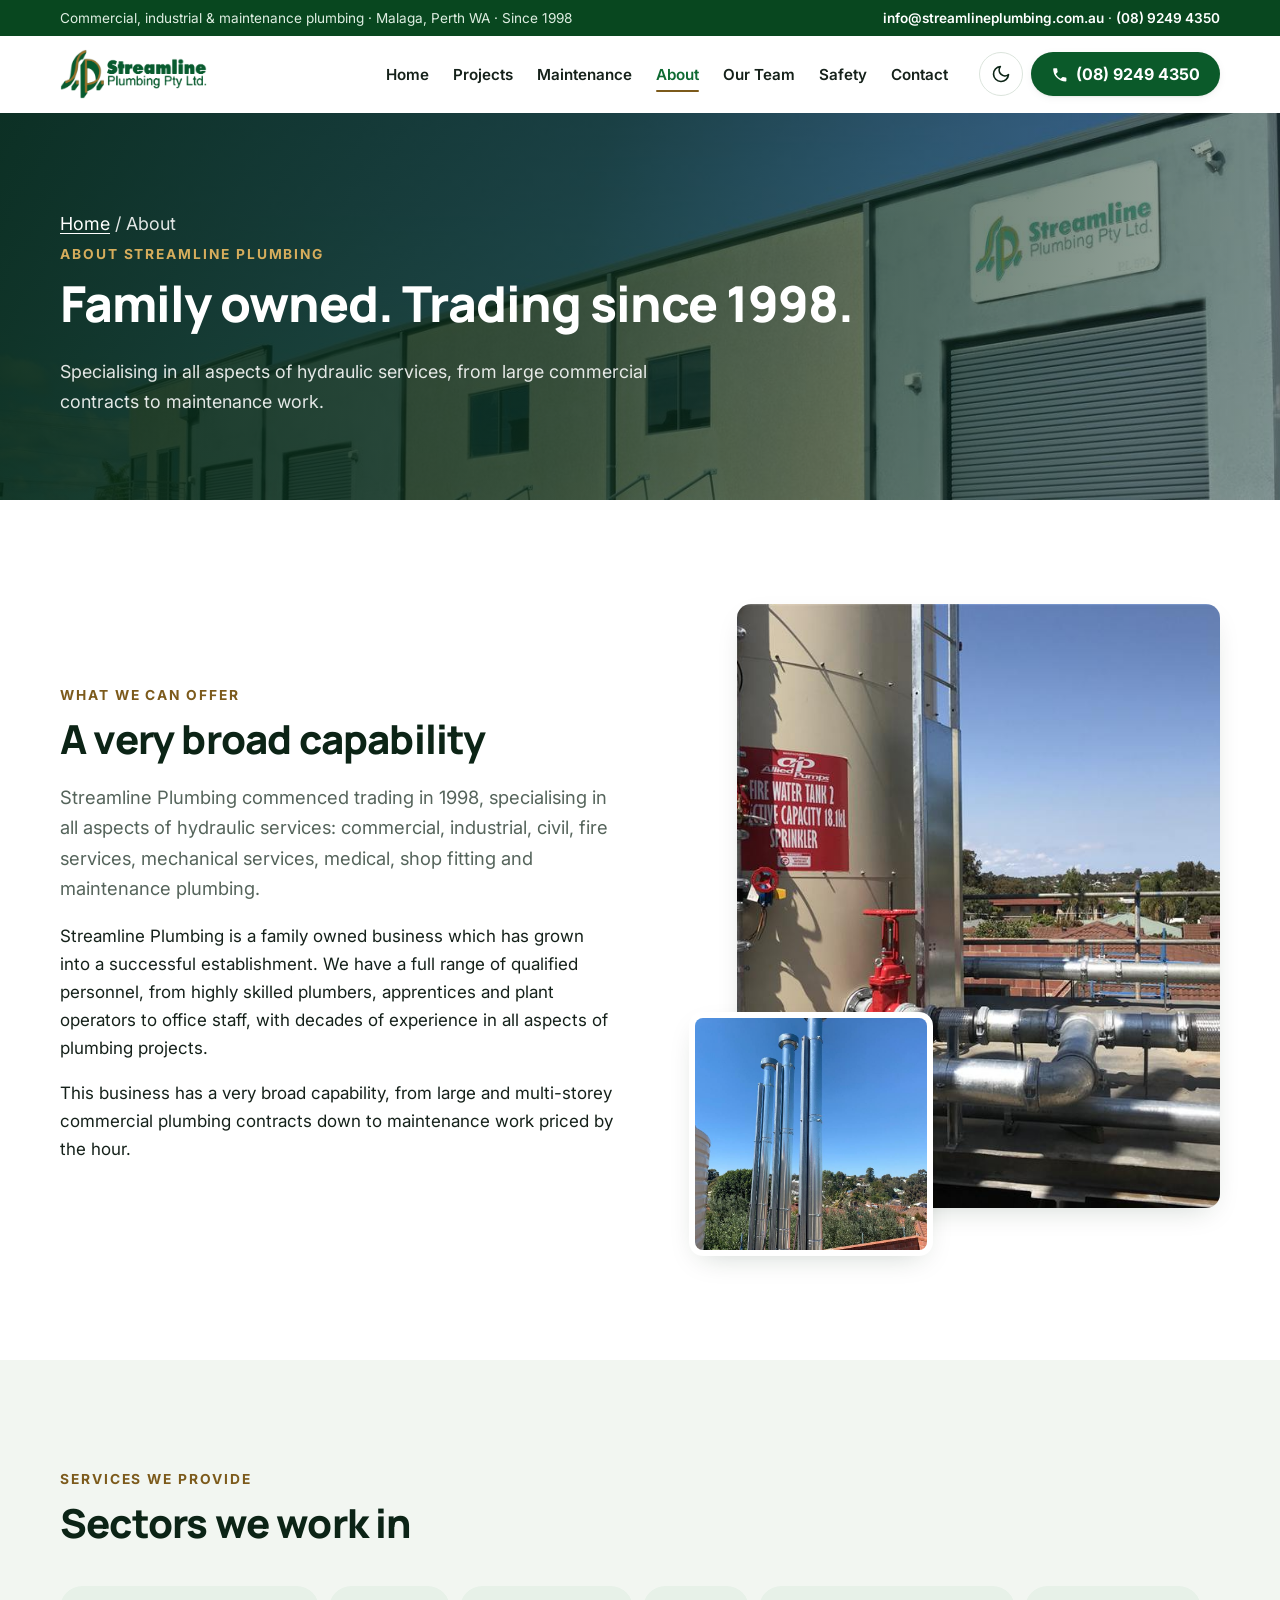
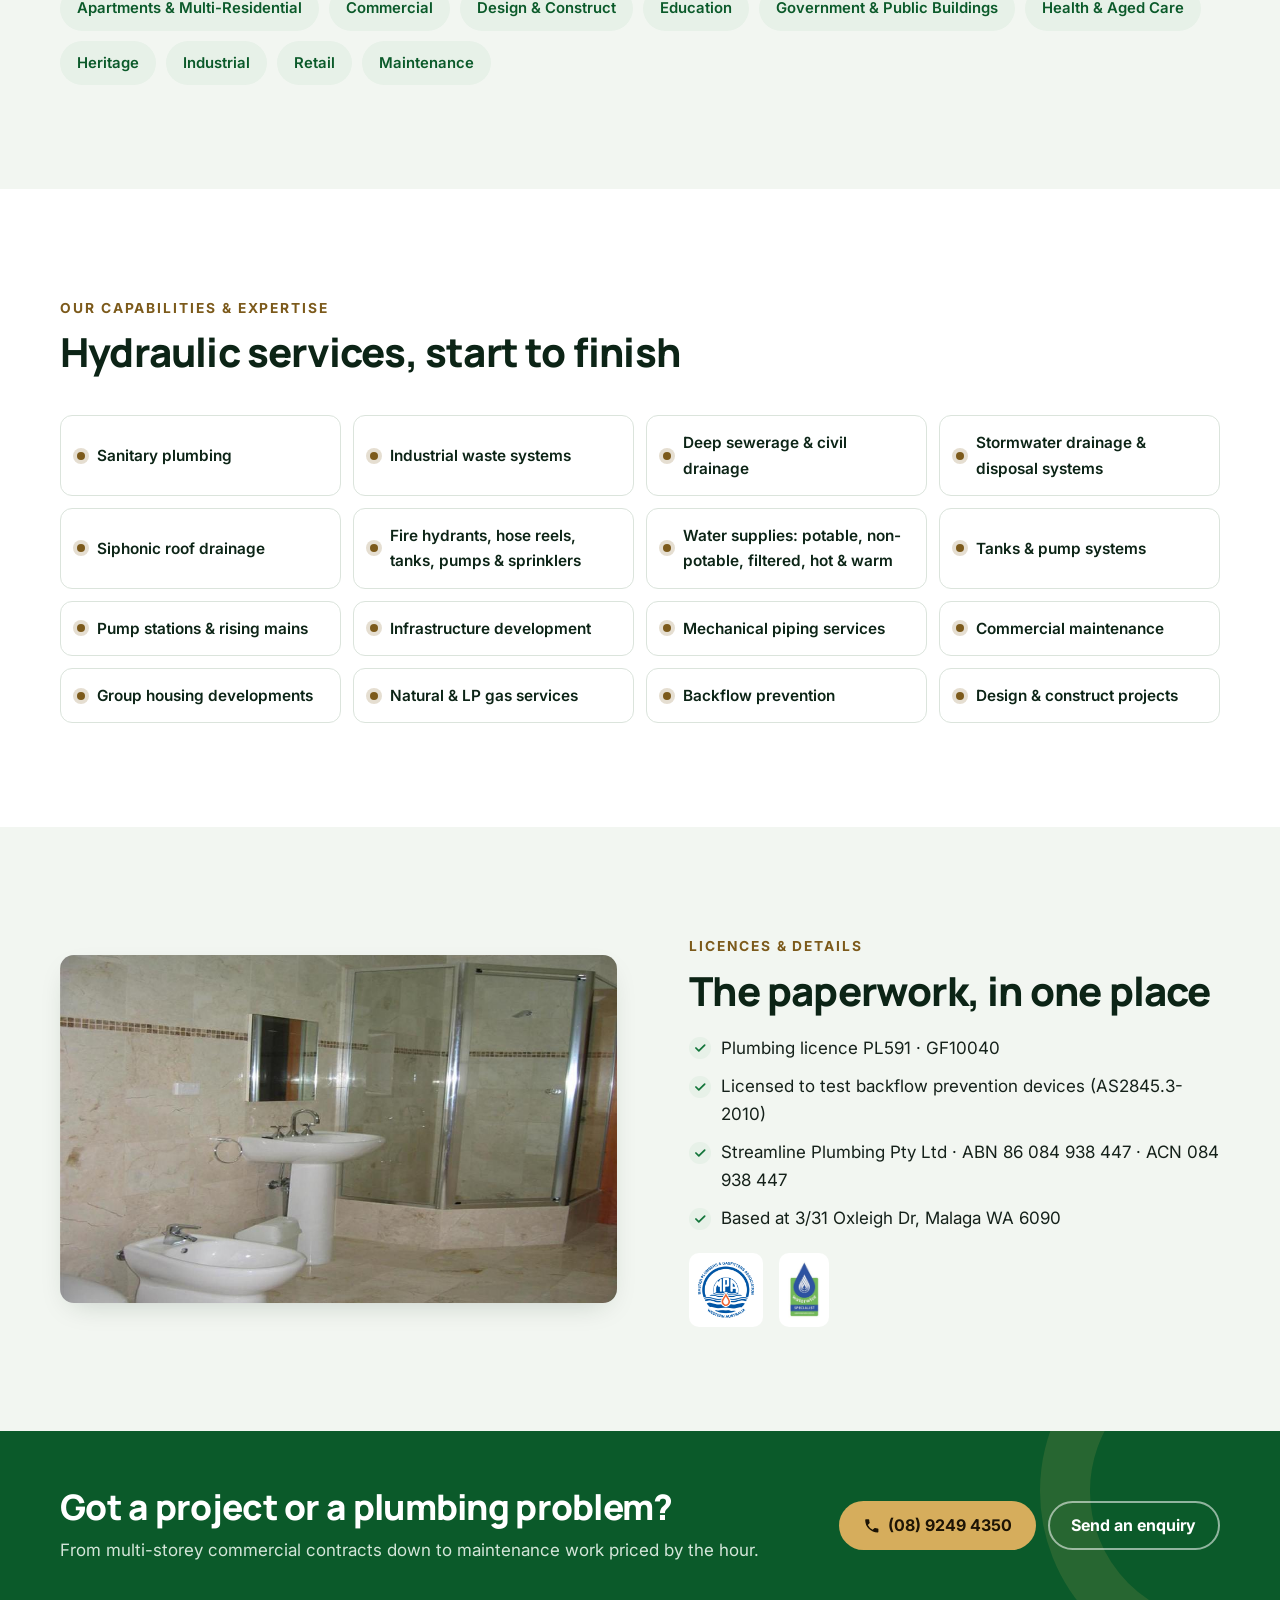
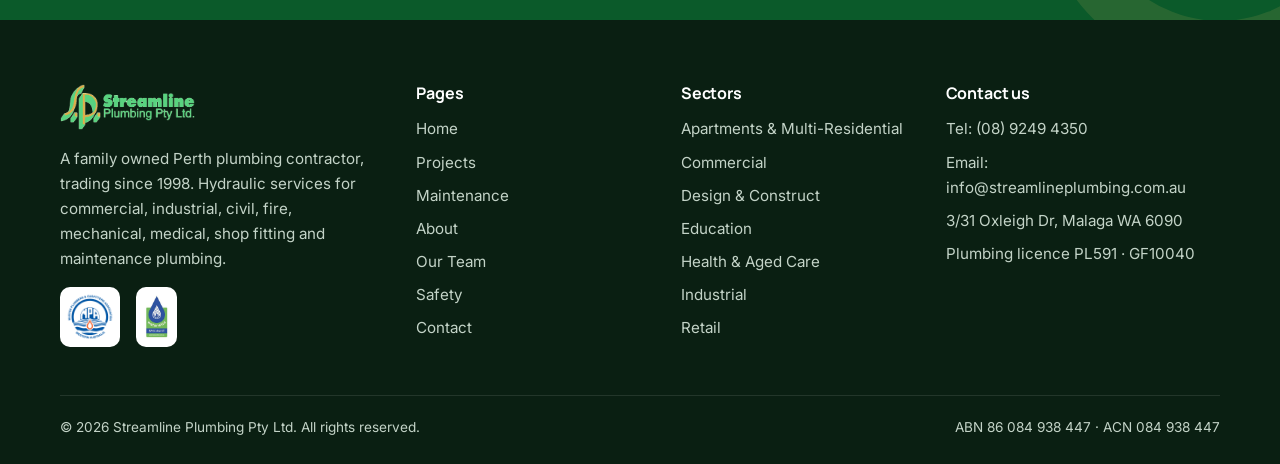
==== commit fba31790: "Fix tap targets, contrast, narrow phones and headings; add noindex; correct README claims" ====
--- a/about.html
+++ b/about.html
@@ -3,6 +3,7 @@
 <head>
   <meta charset="utf-8">
   <meta name="viewport" content="width=device-width, initial-scale=1">
+  <meta name="robots" content="noindex">
   <title>About Us | Streamline Plumbing Malaga, Perth WA</title>
   <meta name="description" content="Streamline Plumbing commenced trading in 1998. A family owned business specialising in all aspects of hydraulic services, from multi-storey commercial contracts to maintenance work.">
   <meta name="theme-color" content="#0b5a2a">
@@ -174,7 +175,7 @@
         </div>
       </div>
       <div>
-        <h4>Pages</h4>
+        <h3>Pages</h3>
         <ul>
           <li><a href="index.html">Home</a></li>
           <li><a href="projects.html">Projects</a></li>
@@ -186,7 +187,7 @@
         </ul>
       </div>
       <div>
-        <h4>Sectors</h4>
+        <h3>Sectors</h3>
         <ul>
           <li><a href="projects.html#apartments">Apartments &amp; Multi-Residential</a></li>
           <li><a href="projects.html#commercial">Commercial</a></li>
@@ -198,7 +199,7 @@
         </ul>
       </div>
       <div>
-        <h4>Contact us</h4>
+        <h3>Contact us</h3>
         <ul>
           <li>Tel: <a href="tel:+61892494350">(08) 9249 4350</a></li>
           <li>Email: <a href="mailto:info@streamlineplumbing.com.au">info@streamlineplumbing.com.au</a></li>
--- a/css/style.css
+++ b/css/style.css
@@ -427,7 +427,7 @@
 .footer-grid { display: grid; grid-template-columns: 1.4fr 1fr 1fr 1.2fr; gap: 36px; }
 @media (max-width: 900px) { .footer-grid { grid-template-columns: 1fr 1fr; } }
 @media (max-width: 560px) { .footer-grid { grid-template-columns: 1fr; } }
-.site-footer h4 { color: var(--footer-head); font-size: 1rem; margin-bottom: 14px; }
+.site-footer h3 { color: var(--footer-head); font-size: 1rem; margin-bottom: 14px; }
 .site-footer ul { list-style: none; padding: 0; margin: 0; display: grid; gap: 8px; }
 .site-footer a { color: var(--footer-text); text-decoration: none; transition: color var(--fast) ease-out; }
 .site-footer a:hover { color: #fff; text-decoration: underline; }
@@ -472,3 +472,22 @@
   .js .reveal { opacity: 1; transform: none; }
   .media:hover img, .card:hover .card-img img, .gallery figure:hover img { transform: none; }
 }
+
+/* ---------- Spec fixes, 25 Nov 2026: tap targets, readable text, narrow phones ---------- */
+.vh-h { position: absolute; width: 1px; height: 1px; margin: -1px; padding: 0; overflow: hidden; clip-path: inset(50%); white-space: nowrap; border: 0; }
+@media (max-width: 900px) {
+  .site-footer a:not(.btn):not(:has(img, svg)) { display: inline-block; min-width: 44px; padding-top: 11px; padding-bottom: 11px; }
+  .site-footer ul { gap: 0; }
+  .site-footer li { margin-bottom: 0; padding-top: 0; padding-bottom: 0; align-items: center; }
+  .contact-list a { display: inline-block; padding-top: 11px; padding-bottom: 11px; }
+  .topbar a { display: inline-block; min-height: 44px; line-height: 44px; margin: -6px 0; }
+  .topbar .container { padding-top: 6px; padding-bottom: 6px; align-items: center; }
+}
+:root { --gold: #7c5a1b; }
+[data-theme="dark"] { --gold: #d6ad5c; }
+.eyebrow, .sector h3.sub { font-size: .86rem; }
+.sector-nav .pills a { display: inline-flex; align-items: center; min-height: 44px; }
+.brand { min-height: 44px; }
+.call-btn, .header-actions .btn { min-height: 44px; }
+@media (max-width: 640px) { .theme-toggle, .menu-toggle { width: 44px; height: 44px; } }
+@media (max-width: 380px) { .site-header .container { gap: 8px; padding-left: 12px; padding-right: 12px; } .header-actions { gap: 6px; } }
